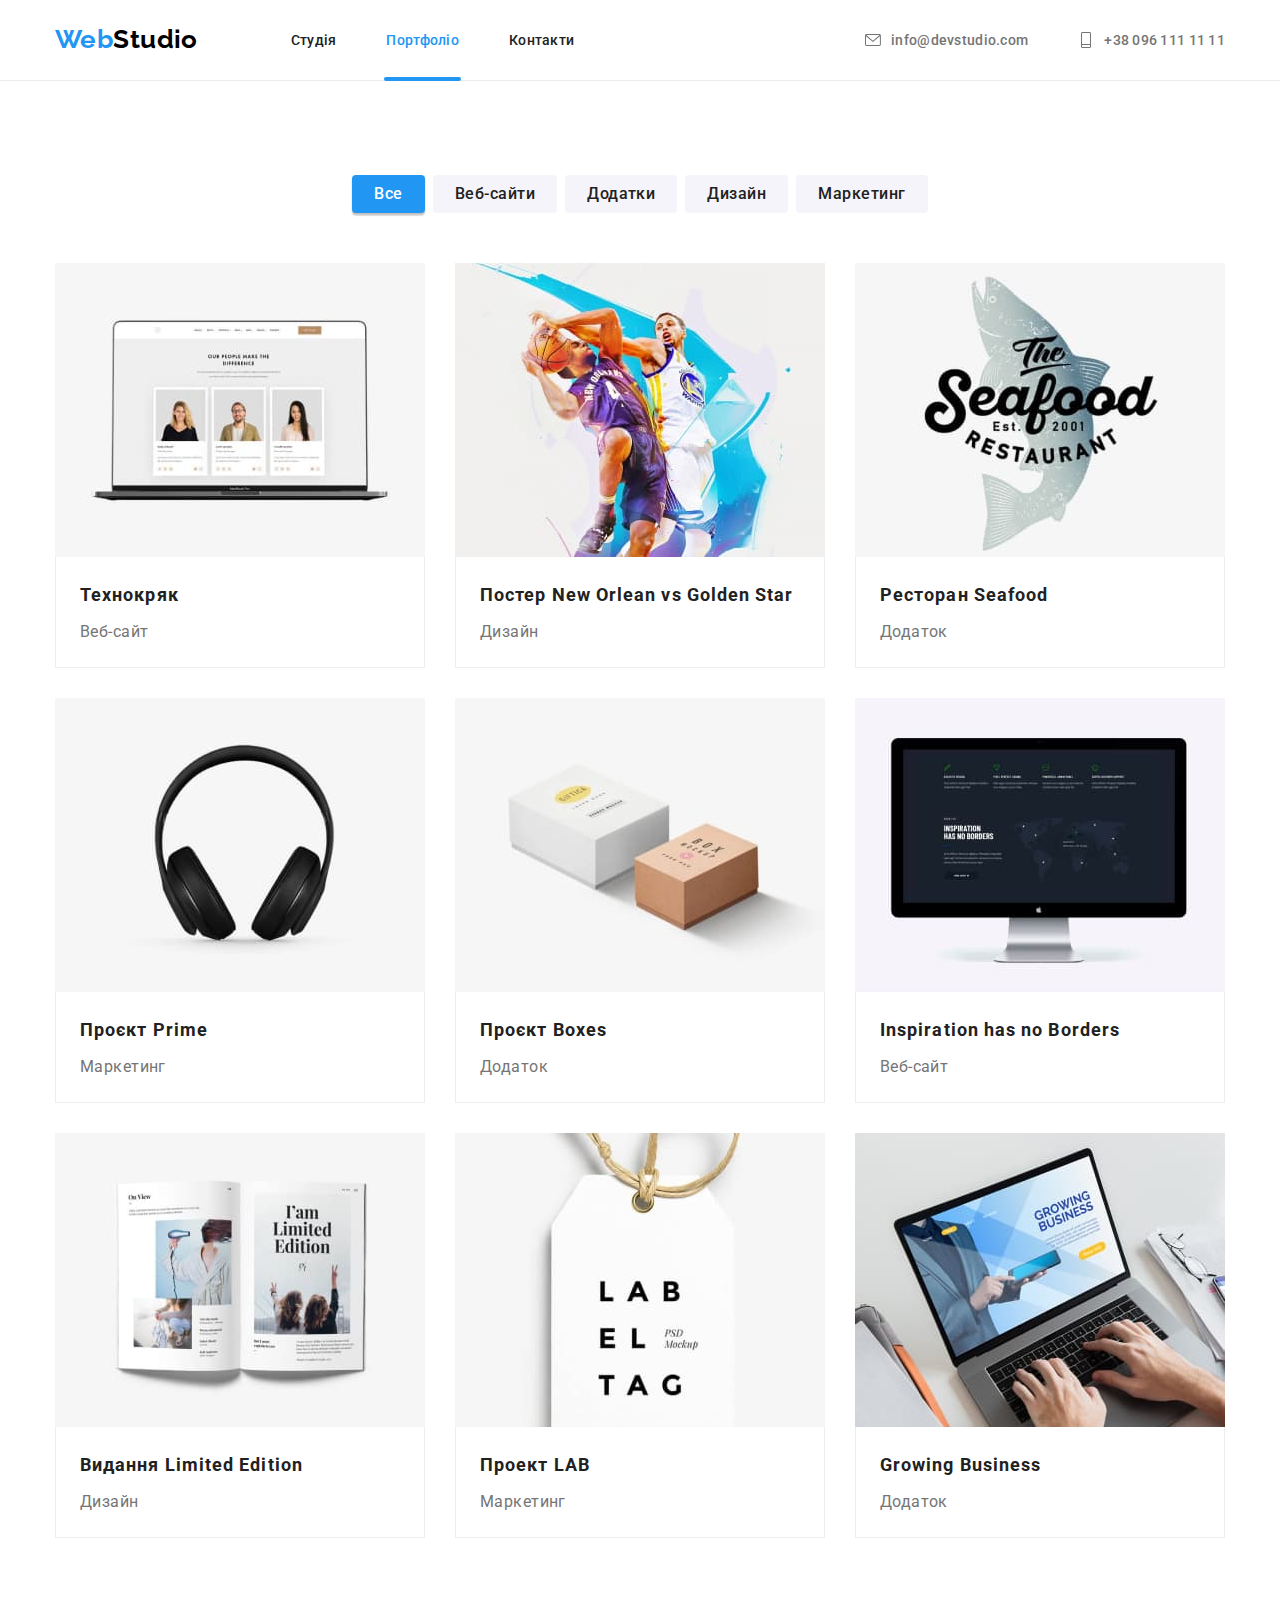
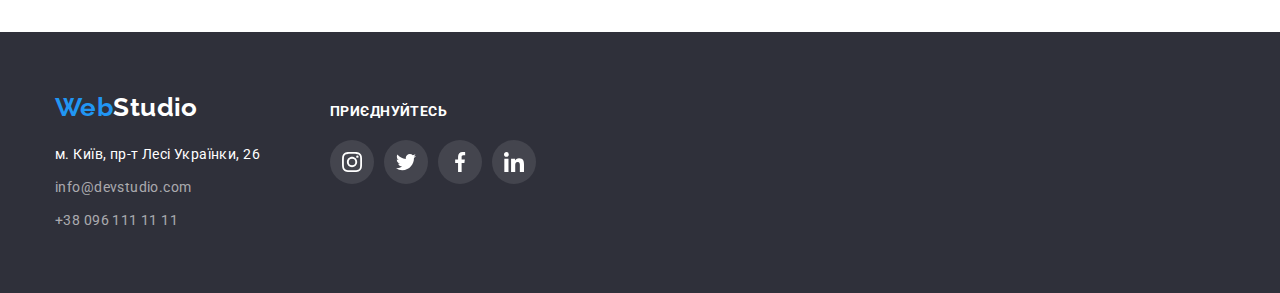
==== portfolio.html @ daee153c "Initial commit" ====
<!DOCTYPE html>

<html lang="uk">
	<head>
		<meta charset="UTF-8" />
		<meta http-equiv="X-UA-Compatible" content="IE=edge" />
		<meta name="viewport" content="width=device-width, initial-scale=1.0" />
		<title>Студія</title>
		<link rel="preconnect" href="https://fonts.googleapis.com" />
		<link rel="preconnect" href="https://fonts.gstatic.com" crossorigin />
		<link
			href="https://fonts.googleapis.com/css2?family=Montserrat:wght@400;700&family=Raleway:wght@700&family=Roboto:wght@400;500;700;900&display=swap"
			rel="stylesheet"
		/>
		<link
			rel="stylesheet"
			href="https://cdnjs.cloudflare.com/ajax/libs/modern-normalize/1.1.0/modern-normalize.min.css"
		/>
		<link rel="stylesheet" href="./css/styles.css" />
	</head>

	<body>
		<!-- ---------ШАПКА САЙТУ--------- -->
		<header class="header">
			<div class="container-header container">
				<nav class="header-nav">
					<a href="./index.html" lang="en" class="logo-link link">
						<span class="logo-web">Web</span><span class="logo-studio">Studio</span>
					</a>
					<!-- Навігація по сайту -->
					<ul class="header-nav-list list">
						<li class="nav-list-item">
							<a href="./index.html" class="nav-link link">Студія</a>
						</li>
						<li class="nav-list-item">
							<a href="" class="nav-link link current">Портфоліо</a>
						</li>
						<li class="nav-list-item">
							<a href="" class="nav-link link">Контакти</a>
						</li>
					</ul>
				</nav>
				<!-- ---------КОНТАКТИ--------- -->

				<ul class="contacts-list list">
					<li class="contacts-list-item">
						<a href="mailto:info@devstudio.com" class="contacts-list-item-mail link">
							<svg class="mail-icon icon" width="16" height="12">
								<use href="./images/symbol-defs-new.svg#icon-envelope"></use>
							</svg>
							info@devstudio.com
						</a>
					</li>

					<li class="contacts-list-item">
						<a href="tel:+380961111111" class="contacts-list-item-tel link">
							<svg class="phone-icon icon" width="10" height="16">
								<use href="./images/symbol-defs-new.svg#icon-Mobile"></use></svg
							>+38 096 111 11 11
						</a>
					</li>
				</ul>
			</div>
		</header>

		<main class="main">
			<section class="section-portfolio section">
				<!-- Прихований заголовок -->
				<h1 class="visually-hidden">Портфоліо</h1>
				<!-- Фільтр - список кнопок -->
				<div class="container">
					<ul class="portfolio-buttons-list list">
						<li class="buttons-list-item"><button type="button" class="portfolio-list-btn btn primary">Все</button></li>

						<li class="buttons-list-item">
							<button type="button" class="portfolio-list-btn btn socondary">Веб-сайти</button>
						</li>

						<li class="buttons-list-item">
							<button type="button" class="portfolio-list-btn btn socondary">Додатки</button>
						</li>

						<li class="buttons-list-item">
							<button type="button" class="portfolio-list-btn btn socondary">Дизайн</button>
						</li>

						<li class="buttons-list-item">
							<button type="button" class="portfolio-list-btn btn socondary">Маркетинг</button>
						</li>
					</ul>

					<!-- Список посилань на проекти -->
					<ul class="portfolio-project-list list">
						<li class="project-list-item">
							<a href="" class="project-list-link link">
								<div class="project-list-item-description">
									<img
										src="./images/technokryak-1.jpg"
										alt="Розроблений веб-сайт показаний на ноутбуці"
										width="370"
										height="294"
									/>
									<p class="project-list-item-description-text-hidden">
										Ресурс пропонує комплексні пропозиції з різним рівнем функціоналу та сервісів. Все це дозволить
										відвідувачу отримати вичерпні відомості про компанію чи приватну особу.
									</p>
								</div>

								<div class="card-portfolio">
									<h2 class="project-list-title title">Технокряк</h2>
									<p class="project-list-text text">Веб-сайт</p>
								</div>
							</a>
						</li>
						<li class="project-list-item">
							<a href="" class="project-list-link link">
								<div class="project-list-item-description">
									<img src="./images/poster-new-orlean-1.jpg" alt="Постер з баскетболістами" width="370" height="294" />
									<p class="project-list-item-description-text-hidden">
										Ресурс пропонує комплексні пропозиції з різним рівнем функціоналу та сервісів. Все це дозволить
										відвідувачу отримати вичерпні відомості про компанію чи приватну особу.
									</p>
								</div>

								<div class="card-portfolio">
									<h2 class="project-list-title title">Постер New Orlean vs Golden Star</h2>
									<p class="project-list-text text">Дизайн</p>
								</div>
							</a>
						</li>
						<li class="project-list-item">
							<a href="" class="project-list-link link">
								<div class="project-list-item-description">
									<img src="./images/restoran-seafood-1.jpg" alt="Логотип ресторану" width="370" height="294" />
									<p class="project-list-item-description-text-hidden">
										Ресурс пропонує комплексні пропозиції з різним рівнем функціоналу та сервісів. Все це дозволить
										відвідувачу отримати вичерпні відомості про компанію чи приватну особу.
									</p>
								</div>

								<div class="card-portfolio">
									<h2 class="project-list-title title">Ресторан Seafood</h2>
									<p class="project-list-text text">Додаток</p>
								</div>
							</a>
						</li>
						<li class="project-list-item">
							<a href="" class="project-list-link link">
								<div class="project-list-item-description">
									<img src="./images/project-prime-1.jpg" alt="Навушники" width="370" height="294" />
									<p class="project-list-item-description-text-hidden">
										Ресурс пропонує комплексні пропозиції з різним рівнем функціоналу та сервісів. Все це дозволить
										відвідувачу отримати вичерпні відомості про компанію чи приватну особу.
									</p>
								</div>

								<div class="card-portfolio">
									<h2 class="project-list-title title">Проєкт Prime</h2>
									<p class="project-list-text text">Маркетинг</p>
								</div>
							</a>
						</li>
						<li class="project-list-item">
							<a href="" class="project-list-link link">
								<div class="project-list-item-description">
									<img src="./images/project-boxes-1.jpg" alt="Дві коробки" width="370" height="294" />
									<p class="project-list-item-description-text-hidden">
										Ресурс пропонує комплексні пропозиції з різним рівнем функціоналу та сервісів. Все це дозволить
										відвідувачу отримати вичерпні відомості про компанію чи приватну особу.
									</p>
								</div>

								<div class="card-portfolio">
									<h2 class="project-list-title title">Проєкт Boxes</h2>
									<p class="project-list-text text">Додаток</p>
								</div></a
							>
						</li>
						<li class="project-list-item">
							<a href="" class="project-list-link link">
								<div class="project-list-item-description">
									<img
										src="./images/inspiration-monitor-1.jpg"
										alt="Мапа світу показана на моніторі"
										width="370"
										height="294"
									/>
									<p class="project-list-item-description-text-hidden">
										Ресурс пропонує комплексні пропозиції з різним рівнем функціоналу та сервісів. Все це дозволить
										відвідувачу отримати вичерпні відомості про компанію чи приватну особу.
									</p>
								</div>

								<div class="card-portfolio">
									<h2 class="project-list-title title">Inspiration has no Borders</h2>
									<p class="project-list-text text">Веб-сайт</p>
								</div>
							</a>
						</li>
						<li class="project-list-item">
							<a href="" class="project-list-link link">
								<div class="project-list-item-description">
									<img src="./images/limited-edition-1.jpg" alt="Відкрита книжка" width="370" height="294" />
									<p class="project-list-item-description-text-hidden">
										Ресурс пропонує комплексні пропозиції з різним рівнем функціоналу та сервісів. Все це дозволить
										відвідувачу отримати вичерпні відомості про компанію чи приватну особу.
									</p>
								</div>

								<div class="card-portfolio">
									<h2 class="project-list-title title">Видання Limited Edition</h2>
									<p class="project-list-text text">Дизайн</p>
								</div>
							</a>
						</li>
						<li class="project-list-item">
							<a href="" class="project-list-link link">
								<div class="project-list-item-description">
									<img src="./images/project-lab-1.jpg" alt="Бірка товару" width="370" height="294" />
									<p class="project-list-item-description-text-hidden">
										Ресурс пропонує комплексні пропозиції з різним рівнем функціоналу та сервісів. Все це дозволить
										відвідувачу отримати вичерпні відомості про компанію чи приватну особу.
									</p>
								</div>

								<div class="card-portfolio">
									<h2 class="project-list-title title">Проект LAB</h2>
									<p class="project-list-text text">Маркетинг</p>
								</div>
							</a>
						</li>
						<li class="project-list-item">
							<a href="" class="project-list-link link">
								<div class="project-list-item-description">
									<img
										src="./images/growimg-business-1.jpg"
										alt="Людина працює за ноутбуком"
										width="370"
										height="294"
									/>
									<p class="project-list-item-description-text-hidden">
										Ресурс пропонує комплексні пропозиції з різним рівнем функціоналу та сервісів. Все це дозволить
										відвідувачу отримати вичерпні відомості про компанію чи приватну особу.
									</p>
								</div>

								<div class="card-portfolio">
									<h2 class="project-list-title title">Growing Business</h2>
									<p class="project-list-text text">Додаток</p>
								</div>
							</a>
						</li>
					</ul>
				</div>
			</section>
		</main>

		<!-- Футер -->
		<footer class="footer">
			<div class="footer-container container">
				<div class="footer-adress-container">
					<a href="./index.html" lang="en" class="logo-link link">
						<span class="logo-web">Web</span><span class="logo-studio">Studio</span>
					</a>

					<address class="adress">
						<ul class="adress-list list">
							<li class="adress-list-item">
								<a
									href="https://goo.gl/maps/tMdfLY8MztBDmofm9"
									target="_blank"
									rel="noopener nofollow noreferrer"
									class="adress-link link"
									>м. Київ, пр-т Лесі Українки, 26
								</a>
							</li>

							<li class="adress-list-item">
								<a href="mailto:info@devstudio.com" lang="en" class="contacts-list-item-mail link"
									>info@devstudio.com</a
								>
							</li>

							<li class="adress-list-item">
								<a href="tel:+380961111111" class="contacts-list-item-tel link">+38 096 111 11 11</a>
							</li>
						</ul>
					</address>
				</div>

				<div class="footer-soc-links-box">
					<p class="pre-footer-soc-links">приєднуйтесь</p>
					<ul class="footer-soc-link-list list">
						<li class="footer-soc-link-item">
							<a href="#" target="_blank" rel="noopener nofollow noreferrer" class="footer-soc-link link"
								><svg class="footer-inst-link-icon icon" width="20" height="20">
									<use href="./images/symbol-defs-new.svg#icon-Insta"></use></svg
							></a>
						</li>
						<li class="footer-soc-link-item">
							<a href="#" target="_blank" rel="noopener nofollow noreferrer" class="footer-soc-link link"
								><svg class="footer-twit-link-icon icon" width="20" height="20">
									<use href="./images/symbol-defs-new.svg#icon-Twit"></use></svg
							></a>
						</li>
						<li class="footer-soc-link-item">
							<a href="#" target="_blank" rel="noopener nofollow noreferrer" class="footer-soc-link link"
								><svg class="footer-fb-link-icon icon" width="20" height="20">
									<use href="./images/symbol-defs-new.svg#icon-FaceB"></use></svg
							></a>
						</li>
						<li class="footer-soc-link-item">
							<a href="#" target="_blank" rel="noopener nofollow noreferrer" class="footer-soc-link link"
								><svg class="footer-in-link-icon icon" width="20" height="20">
									<use href="./images/symbol-defs-new.svg#icon-LinkIn"></use></svg
							></a>
						</li>
					</ul>
				</div>
			</div>
		</footer>
	</body>
</html>
---- css/styles.css ----
/* Main background color #F5F5F5 */
/* Main text color #757575 */
/* Secondary background color #F5F4FA */
/* Backgroung-footer and hero #2F303A */
/* logo, buttoms hover and focus #2196F3 */
/* Hero main text,
   text of hover and focus buttoms and anchors,
   footer main text #FFFFFF */
/* Second text color  rgba(255, 255, 255, 0.6) */
/* Section titles color #212121 */
/* #EEEEEE */
/* Logo color  #000000*/
/* #ECECEC */

/* Шрифти */
/* Raleway 700*/
/* Roboto 400*/
/* Roboto 500*/
/* Roboto 700*/
/* Roboto 900*/

:root {
	--primary-text-color: #757575;
	--title-text-color: #212121;
	--accent-color: #2196f3;
	--accent-button-color: #ffffff;
	--second-text-color: rgba(255, 255, 255, 0.6);
	--secondary-background-color: #f5f4fa;
	--third-text-color: #ffffff;
	--third-background-color: #2f303a;
	--main-background-color: #ffffff;
	--header-border-line-color: #ececec;
	--cards-border-color: #eeeeee;
	--hero-background-color: #c4c4c4;
	--company-list-color: #afb1b8;
	--company-list-color-border: #afb1b8;
	--team-soc-link-color: #afb1b8;

	/* --container-outline: 1px solid red; */
}

/* Основні стилі */
body {
	background-color: var(--main-background-color);
	color: var(--primary-text-color);
	font-family: Roboto, sans-serif;
	letter-spacing: 0.03em;
	font-size: 14px;
}

.container {
	margin-left: auto;
	margin-right: auto;
	padding-left: 15px;
	padding-right: 15px;

	width: 1200px;
}

.section {
	padding-top: 94px;
	padding-bottom: 94px;
}

h1,
h2,
h3,
h4,
h5,
h6,
ul,
p {
	margin: 0;
}

img {
	display: block;
	max-width: 100%;
	height: auto;
}

/* Прибираємо крапки зі списків */
/* Обнуляємо padding and margin списків */
.list {
	padding: 0;
	margin: 0;

	list-style: none;
}

address {
	font-style: normal;
}

button {
	display: block;
	margin: 0 auto;
	cursor: pointer;
	border: none;
	border-radius: 4px;
}

/* Прибираємо підкреслення у посилань */
.link {
	text-decoration: none;
}

.icon {
	fill: currentColor;
}

/* Хедер */

.container-header {
	display: flex;
	align-items: center;
}

.header-nav {
	display: flex;
	align-items: center;
}

.contacts-list {
	display: flex;
	margin-left: auto;
}

.header-nav-list {
	display: flex;
	align-items: center;
}

.header {
	border-bottom: 1px solid var(--header-border-line-color);
}

/* Логотип */

.logo-web,
.logo-studio {
	font-family: "Raleway", sans-serif;
	font-weight: 700;
	font-size: 26px;
	line-height: 1.2;
}

.logo-web {
	color: var(--accent-color);
}
.logo-studio {
	color: #000000;
}

/* Site-nav */
.nav-link {
	display: block;
	padding-top: 32px;
	padding-bottom: 32px;
	font-weight: 500;
	letter-spacing: 0.02em;

	color: var(--title-text-color);

	transition-property: color;
	transition-duration: 250ms;
	transition-timing-function: cubic-bezier(0.4, 0, 0.2, 1);
}

.nav-link.current {
	color: var(--accent-color);
}

.nav-link:hover,
.nav-link:focus {
	color: var(--accent-color);
}

.contacts-list .link:hover,
.contacts-list .link:focus {
	color: var(--accent-color);
}

/* Контакти */
.contacts-list-item .link {
	display: flex;
	align-items: center;
	padding-top: 32px;
	padding-bottom: 32px;
	font-weight: 500;
	letter-spacing: 0.02em;

	color: currentColor;

	transition-property: color;
	transition-duration: 250ms;
	transition-timing-function: cubic-bezier(0.4, 0, 0.2, 1);
}

.header-nav .logo-link {
	margin-right: 93px;
	padding-top: 24px;
	padding-bottom: 25px;
}

.header-nav-list .nav-list-item + .nav-list-item {
	margin-left: 50px;
}

.logo-link {
	display: block;
}

.contacts-list .contacts-list-item + .contacts-list-item {
	margin-left: 50px;
}

.contacts-list-item .icon {
	width: 16px;
	margin-right: 10px;
}

.nav-list-item {
	position: relative;
}

.nav-list-item .current::after {
	position: absolute;
	bottom: -1px;
	left: -2px;
	content: "";
	display: block;
	width: calc(100% + 4px);
	height: 4px;

	background-color: var(--accent-color);
	border-radius: 2px;
}

/* Заголовки секцій і списків */

/* ---------ГЕРОЙ--------- */

.section-hero-title,
.footer .logo-studio {
	color: var(--third-text-color);
}

.section-hero-title {
	font-weight: 900;
	font-size: 44px;
	line-height: 1.36;
	text-align: center;
	letter-spacing: 0.06em;
	text-transform: uppercase;

	max-width: 696px;

	margin-left: auto;
	margin-right: auto;
	margin-bottom: 30px;
}

.section-hero-btn {
	display: block;

	padding: 10px 32px;

	color: var(--accent-button-color);
	font-family: inherit;
	font-weight: 700;
	font-size: 16px;
	line-height: 1.88;
	align-items: center;
	text-align: center;
	letter-spacing: 0.06em;
	background-color: var(--accent-color);

	box-shadow: 0px 4px 4px rgba(0, 0, 0, 0.15);
}

.overlay {
	max-width: 1600px;
	height: 600px;

	margin-left: auto;
	margin-right: auto;

	padding-top: 200px;
	padding-bottom: 200px;

	background-image: linear-gradient(to right, rgba(47, 48, 58, 0.4), rgba(47, 48, 58, 0.4)),
		url(../images/Hero-image_new.jpg);

	background-color: var(--hero-background-color);
	background-size: cover;
	background-position: center;
	background-repeat: no-repeat;
}
/* ---------ОСОБЛИВОСТІ РОБОТИ--------- */

.features-list-box-icon {
	display: flex;

	width: 270px;
	height: 120px;
	margin: auto;

	background-color: #f5f4fa;
	border-radius: 4px;

	justify-content: center;
	align-items: center;

	margin-bottom: 30px;
}

.section-features {
	padding-bottom: 0;
}

.features-list-title {
	margin-bottom: 10px;

	color: var(--title-text-color);
	font-weight: 700;
	font-size: inherit;
	line-height: 1.14;
	text-transform: uppercase;
}

.features-list-text {
	margin: 0;

	font-size: inherit;
	line-height: 1.71;
}

.features-list {
	display: flex;
}

.features-list-item {
	width: 270px;
}

.features-list .features-list-item + .features-list-item {
	margin-left: 30px;
}

/* ---------ЧИМ МИ ЗАЙМАЄМОСЬ--------- */

.section-about-title,
.section-team-title,
.section-clients-title {
	margin-bottom: 50px;

	color: var(--title-text-color);
	font-weight: 700;
	font-size: 36px;
	line-height: 1.16;
	text-align: center;
}

.section-about-list {
	margin: 0;
	padding: 0;
	display: flex;
	justify-content: space-between;
}

.about-list-item {
	position: relative;
}

.about-list-text {
	position: absolute;

	display: flex;

	justify-content: center;
	align-items: center;

	left: 0;
	bottom: 0;

	width: 100%;
	height: 70px;

	font-weight: 700;
	line-height: 1.14;
	text-transform: uppercase;

	color: var(--third-text-color);
	background-color: rgba(47, 48, 58, 0.8);
}
/* ---------НАША КОМАНДА--------- */

.team-item-title {
	color: var(--title-text-color);
	font-weight: 500;
	font-size: 16px;
	line-height: 1.19;
	text-align: center;
}

.team-item-text {
	font-size: 16px;
	line-height: 1.19;
	text-align: center;
	margin-bottom: 16px;
}

.section-team {
	background-color: var(--secondary-background-color);
}

.team-list {
	display: flex;
}

.team-item {
	width: 270px;
	background-color: #ffffff;
	box-shadow: 0px 1px 3px rgba(0, 0, 0, 0.12), 0px 1px 1px rgba(0, 0, 0, 0.14), 0px 2px 1px rgba(0, 0, 0, 0.2);
	border-radius: 0px 0px 4px 4px;
}

.team-item:not(:last-child) {
	margin-right: 30px;
}

.team-item-title {
	margin-bottom: 10px;
}

.team-item {
	flex-basis: calc((100% - 30px * 3) / 4);
}

.card-team {
	padding: 30px 0;
}

.team-soc-link-list,
.footer-soc-link-list {
	display: flex;
	justify-content: center;
}

.team-soc-link-item,
.footer-soc-link-item {
	width: 44px;
	height: 44px;
}

.team-soc-link-item .link {
	display: flex;
	justify-content: center;
	align-items: center;

	width: 100%;
	height: 100%;

	color: var(--team-soc-link-color);
	border-radius: 50%;

	transition-property: color, background-color;
	transition-duration: 250ms;
	transition-timing-function: cubic-bezier(0.4, 0, 0.2, 1);
}

.team-soc-link:hover,
.team-soc-link:focus {
	background-color: var(--accent-color);
	color: #ffffff;
}

.team-soc-link-item + .team-soc-link-item,
.footer-soc-link-item + .footer-soc-link-item {
	margin-left: 10px;
}
/* -----------------ПОСТІЙНІ КЛІЄНТИ----------------- */
.clients-list {
	display: flex;
	gap: 30px;
}

.clients-list-item {
	width: 170px;
	height: 92px;
}

.clients-list-link {
	display: flex;
	width: 100%;
	height: 100%;

	color: var(--company-list-color);
	border: 1px solid var(--company-list-color-border);
	border-radius: 4px;

	justify-content: center;
	align-items: center;

	transition-property: color, border;
	transition-duration: 250ms;
	transition-timing-function: cubic-bezier(0.4, 0, 0.2, 1);
}

.clients-list-link:hover,
.clients-list-link:focus {
	color: var(--accent-color);
	border: 1px solid var(--accent-color);
}

/* -----------------ФУТЕР----------------- */

.footer-adress-container {
	margin-right: 70px;
}

.footer-container {
	display: flex;
	align-items: baseline;
}

.adress {
	max-width: 231px;
}
.adress-list .link {
	color: var(--second-text-color);
	font-size: inherit;
	line-height: 1.71;
}

.adress-list .adress-link {
	color: var(--third-text-color);
}

.adress-list .link {
	transition-property: color;
	transition-duration: 250ms;
	transition-timing-function: cubic-bezier(0.4, 0, 0.2, 1);
}

.adress-list .link:hover,
.adress-list .link:focus {
	color: var(--accent-color);
}

.footer {
	padding-top: 60px;
	padding-bottom: 60px;
	background-color: var(--third-background-color);
}

.footer .logo-link {
	margin-bottom: 20px;
}

.adress-list-item:not(:last-child) {
	margin-bottom: 9px;
}

.pre-footer-soc-links {
	margin-bottom: 20px;

	font-style: normal;
	font-weight: 700;
	font-size: 14px;
	line-height: 1.14;
	text-transform: uppercase;

	color: #ffffff;
}

.footer-soc-link-item .link {
	display: flex;
	justify-content: center;
	align-items: center;

	width: 100%;
	height: 100%;

	color: #ffffff;

	background-color: rgba(255, 255, 255, 0.1);
	border-radius: 50%;

	transition-property: background-color;
	transition-duration: 250ms;
	transition-timing-function: cubic-bezier(0.4, 0, 0.2, 1);
}

.footer-soc-link:hover,
.footer-soc-link:focus {
	background-color: #2196f3;
}

/* ПОРТФОЛІО */

/* Хедер і футер стилі задані раніше. Такі самі як на говлній сторінці */

/* Головна секція - портфоліо */

/* --------- BUTTONS ---------*/

.portfolio-list-btn {
	padding: 6px 22px;

	font-weight: 500;
	font-size: 16px;
	line-height: 1.62;
	text-align: center;

	letter-spacing: 0.03em;
	color: var(--title-text-color);
	background-color: var(--secondary-background-color);
	font-family: inherit;
}

.portfolio-list-btn.primary {
	color: var(--accent-button-color);
	background-color: var(--accent-color);
	box-shadow: 0px 3px 1px rgba(0, 0, 0, 0.1), 0px 1px 2px rgba(0, 0, 0, 0.08), 0px 2px 2px rgba(0, 0, 0, 0.12);
}

.portfolio-list-btn.socondary {
	transition-property: color, background-color, box-shadow;
	transition-duration: 250ms;
	transition-timing-function: cubic-bezier(0.4, 0, 0.2, 1);
}

.portfolio-list-btn:hover,
.portfolio-list-btn:focus {
	color: var(--accent-button-color);
	background-color: var(--accent-color);
	box-shadow: 0px 3px 1px rgba(0, 0, 0, 0.1), 0px 1px 2px rgba(0, 0, 0, 0.08), 0px 2px 2px rgba(0, 0, 0, 0.12);
}

.portfolio-buttons-list {
	display: flex;

	justify-content: center;

	margin-bottom: 50px;
}

.buttons-list-item:not(:last-child) {
	margin-right: 8px;
}

/* Посилання на проєкти */
.portfolio-project-list {
	display: flex;
	flex-wrap: wrap;
}

.card-portfolio {
	padding: 20px 24px;
	border: 1px solid var(--cards-border-color);
	border-top: none;
}

.project-list-title {
	margin-bottom: 4px;

	color: var(--title-text-color);
	font-weight: 700;
	font-size: 18px;
	line-height: 2;
	letter-spacing: 0.06em;
}

.project-list-text {
	color: var(--primary-text-color);
	font-size: 16px;
	line-height: 1.88;
}

.project-list-item {
	width: calc((100% - 60px) / 3);
	margin-right: 30px;

	background-color: #ffffff;
}

.project-list-item:nth-child(3n) {
	margin-right: 0;
}

.project-list-item:not(:nth-last-child(-n + 3)) {
	margin-bottom: 30px;
}

.project-list-link {
	display: block;
	transition-property: box-shadow;
	transition-duration: 250ms;
	transition-timing-function: cubic-bezier(0.4, 0, 0.2, 1);
}

.project-list-link:hover,
.project-list-link:focus {
	box-shadow: 0px 1px 1px rgba(0, 0, 0, 0.12), 0px 4px 4px rgba(0, 0, 0, 0.06), 1px 4px 6px rgba(0, 0, 0, 0.16);
}

.project-list-item-description {
	position: relative;

	overflow: hidden;
}

.project-list-item-description-text-hidden {
	position: absolute;

	display: flex;

	bottom: 0;
	left: 0;

	width: 100%;
	height: 100%;

	padding-left: 24px;
	padding-right: 24px;

	align-items: center;

	font-size: 18px;
	line-height: 1.56;
	letter-spacing: 0.03em;

	color: var(--third-text-color);

	background-color: rgba(33, 150, 243, 0.9);

	transform: translateY(100%);

	transition: transform 250ms cubic-bezier(0.4, 0, 0.2, 1);
}

.project-list-link:hover .project-list-item-description-text-hidden,
.project-list-link:focus .project-list-item-description-text-hidden {
	transform: translateY(0);
}

.visually-hidden {
	position: absolute;
	width: 1px;
	height: 1px;
	margin: -1px;
	border: 0;
	padding: 0;

	white-space: nowrap;
	clip-path: inset(100%);
	clip: rect(0 0 0 0);
	overflow: hidden;
}

/* -----------------МОДАЛЬНЕ ВІКНО----------------- */

.backdrop {
	position: fixed;
	top: 0;
	left: 0;

	width: 100%;
	height: 100%;

	background-color: rgba(0, 0, 0, 0.2);
	opacity: 1;

	transition: opacity 250ms cubic-bezier(0.4, 0, 0.2, 1), visibility 250ms cubic-bezier(0.4, 0, 0.2, 1);
}

.backdrop.is-hidden {
	opacity: 0;
	pointer-events: none;
	visibility: hidden;
}

.backdrop.is-hidden .modal {
	transform: translate(-50%, -50%) scale(1.3);
}

.modal {
	position: absolute;
	transform: translate(-50%, -50%) scale(1);

	top: 50%;
	left: 50%;
	width: 528px;
	height: 581px;

	background-color: var(--main-background-color);
	box-shadow: 0px 1px 3px rgba(0, 0, 0, 0.12), 0px 1px 1px rgba(0, 0, 0, 0.14), 0px 2px 1px rgba(0, 0, 0, 0.2);
	border-radius: 4px;

	transition: transform 250ms cubic-bezier(0.4, 0, 0.2, 1);
}

.modal-btn {
	position: absolute;
	top: 8px;
	right: 8px;

	width: 30px;
	height: 30px;
	border: 1px solid rgba(0, 0, 0, 0.1);
	border-radius: 50%;

	background-color: var(--main-background-color);
}

.modal-btn::before {
	position: absolute;
	content: "";

	top: 50%;
	left: 50%;

	transform: translate(-50%, -50%);

	background-image: url(../images/close-1.svg);
	width: 18px;
	height: 18px;
	background-size: contain;
	background-repeat: no-repeat;
}
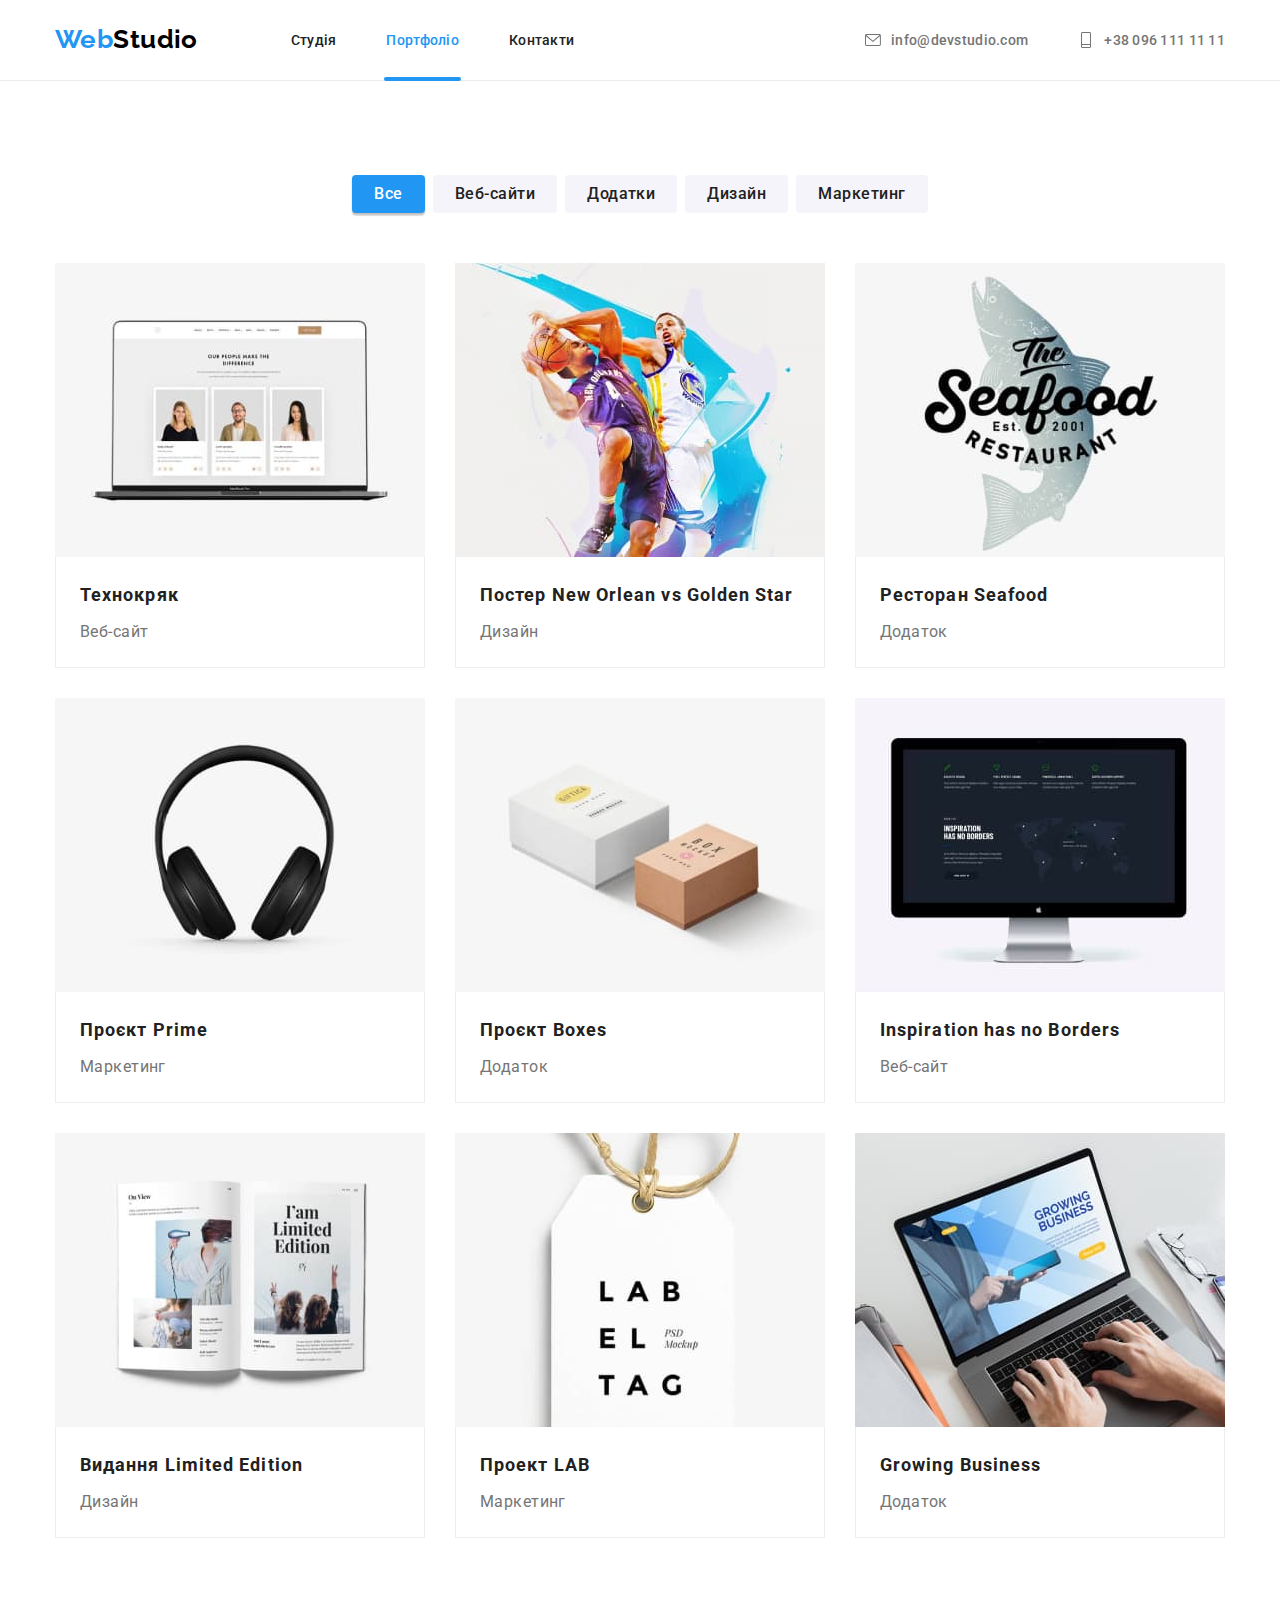
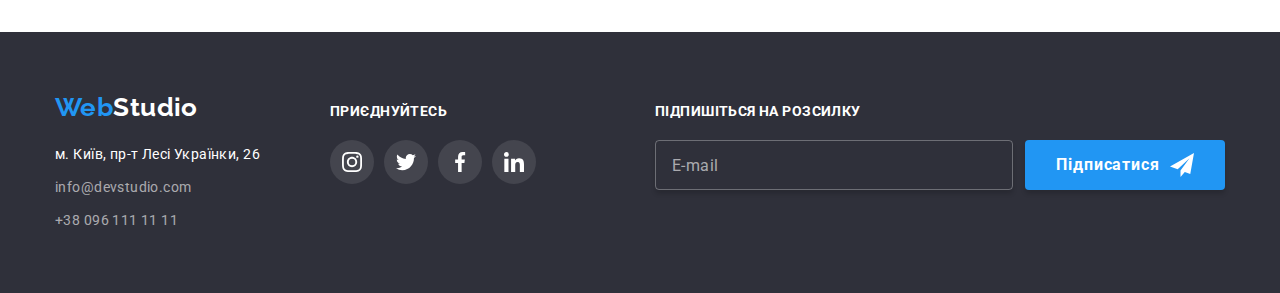
==== commit 00c05a25: "Finish_13-08-2022" ====
--- a/portfolio.html
+++ b/portfolio.html
@@ -317,6 +317,22 @@
 						</li>
 					</ul>
 				</div>
+
+				<!-------------------ПІДПИС НА РОЗCИЛКУ----------------  -->
+
+				<div class="footer-subscr-box">
+					<p class="footer-subscr-text">Підпишіться на розсилку</p>
+					<form class="footer-form form">
+						<input type="email" class="form-subscr-input" name="mail" placeholder="E-mail" required />
+
+						<button type="submit" class="submit-btn btn">
+							Підписатися
+							<svg class="send-icon icon" width="24" height="24">
+								<use href="./images/symbol-defs-new.svg#icon-icon-send-1"></use>
+							</svg>
+						</button>
+					</form>
+				</div>
 			</div>
 		</footer>
 	</body>
--- a/css/styles.css
+++ b/css/styles.css
@@ -563,16 +563,15 @@
 	margin-bottom: 9px;
 }
 
-.pre-footer-soc-links {
+.pre-footer-soc-links,
+.footer-subscr-text {
 	margin-bottom: 20px;
 
-	font-style: normal;
 	font-weight: 700;
-	font-size: 14px;
 	line-height: 1.14;
 	text-transform: uppercase;
 
-	color: #ffffff;
+	color: var(--third-text-color);
 }
 
 .footer-soc-link-item .link {
@@ -583,7 +582,7 @@
 	width: 100%;
 	height: 100%;
 
-	color: #ffffff;
+	color: var(--third-text-color);
 
 	background-color: rgba(255, 255, 255, 0.1);
 	border-radius: 50%;
@@ -596,6 +595,80 @@
 .footer-soc-link:hover,
 .footer-soc-link:focus {
 	background-color: #2196f3;
+}
+
+/* -------------------ПІДПИС НА РОЗCИЛКУ---------------- */
+
+.submit-btn {
+	display: flex;
+	min-width: 200px;
+	align-items: center;
+	justify-content: center;
+	padding: 10px 28px;
+	margin-left: 12px;
+
+	font-weight: 700;
+	font-size: 16px;
+	line-height: 1.88;
+	letter-spacing: 0.06em;
+
+	color: var(--accent-button-color);
+
+	background-color: var(--accent-color);
+	box-shadow: 0px 4px 4px rgba(0, 0, 0, 0.15);
+}
+
+.send-icon {
+	margin-left: 10px;
+}
+
+.footer-subscr-box {
+	margin-left: auto;
+}
+
+.footer-form {
+	position: relative;
+	display: flex;
+}
+
+.form-subscr {
+	position: relative;
+}
+
+.form-subscr-input {
+	width: 358px;
+	height: 50px;
+	padding-left: 16px;
+
+	font-size: 16px;
+	line-height: 1.25;
+	letter-spacing: 0.03em;
+
+	color: rgba(255, 255, 255, 0.6);
+	border: 1px solid rgba(255, 255, 255, 0.3);
+	box-shadow: 0px 4px 4px rgba(0, 0, 0, 0.15);
+	border-radius: 4px;
+
+	background-color: transparent;
+
+	transition-property: border-color;
+	transition-duration: 250ms;
+	transition-timing-function: cubic-bezier(0.4, 0, 0.2, 1);
+
+	cursor: pointer;
+}
+
+.form-subscr-input::placeholder {
+	font-size: 16px;
+	line-height: 1.25;
+	letter-spacing: 0.03em;
+
+	color: rgba(255, 255, 255, 0.6);
+}
+
+.form-subscr-input:hover,
+.form-subscr-input:focus {
+	border-color: var(--accent-color);
 }
 
 /* ПОРТФОЛІО */
@@ -795,6 +868,8 @@
 	width: 528px;
 	height: 581px;
 
+	padding: 40px;
+
 	background-color: var(--main-background-color);
 	box-shadow: 0px 1px 3px rgba(0, 0, 0, 0.12), 0px 1px 1px rgba(0, 0, 0, 0.14), 0px 2px 1px rgba(0, 0, 0, 0.2);
 	border-radius: 4px;
@@ -807,26 +882,192 @@
 	top: 8px;
 	right: 8px;
 
+	display: flex;
+
 	width: 30px;
 	height: 30px;
 	border: 1px solid rgba(0, 0, 0, 0.1);
 	border-radius: 50%;
 
+	justify-content: center;
+	align-items: center;
+
 	background-color: var(--main-background-color);
-}
-
-.modal-btn::before {
+
+	transition-property: color;
+	transition-duration: 250ms;
+	transition-timing-function: cubic-bezier(0.4, 0, 0.2, 1);
+}
+
+.modal-btn:hover,
+.modal-btn:focus {
+	color: var(--accent-color);
+}
+
+.modal-form-field {
+	display: flex;
+	flex-direction: column;
+
+	font-family: "Roboto";
+	font-style: normal;
+	font-weight: 400;
+	font-size: 12px;
+	line-height: 1.17;
+
+	letter-spacing: 0.01em;
+
+	color: #757575;
+}
+.modal-form-input {
+	width: 100%;
+	height: 40px;
+
+	padding: 11px 12px 11px 42px;
+
+	border: 1px solid rgba(33, 33, 33, 0.2);
+	border-radius: 4px;
+
+	background-color: transparent;
+
+	transition-property: border-color;
+	transition-duration: 250ms;
+	transition-timing-function: cubic-bezier(0.4, 0, 0.2, 1);
+
+	cursor: pointer;
+}
+
+.modal-form-field:nth-child(-n + 3) {
+	margin-bottom: 10px;
+	position: relative;
+}
+
+.modal-form-icon {
+	color: currentColor;
 	position: absolute;
-	content: "";
-
-	top: 50%;
-	left: 50%;
-
-	transform: translate(-50%, -50%);
-
-	background-image: url(../images/close-1.svg);
-	width: 18px;
-	height: 18px;
+	z-index: -1;
+	left: 12px;
+	bottom: 11px;
+
+	transition-property: color;
+	transition-duration: 250ms;
+	transition-timing-function: cubic-bezier(0.4, 0, 0.2, 1);
+}
+
+.modal-text {
+	text-align: center;
+	margin-bottom: 12px;
+
+	font-weight: 700;
+	font-size: 20px;
+	line-height: 1.15;
+	color: var(--title-text-color);
+}
+
+.modal-form-field label {
+	margin-bottom: 4px;
+}
+
+.modal-comment {
+	width: 100%;
+	height: 120px;
+
+	padding: 12px 16px;
+
+	font-size: 12px;
+	line-height: 1.17;
+	letter-spacing: 0.01em;
+
+	border: 1px solid rgba(33, 33, 33, 0.2);
+	border-radius: 4px;
+
+	resize: none;
+}
+
+.modal-form-field textarea::placeholder {
+	font-family: "Roboto";
+
+	font-size: 12px;
+	line-height: 1.17;
+	letter-spacing: 0.01em;
+
+	color: rgba(117, 117, 117, 0.5);
+}
+
+.modal-form-field .icon {
+	color: #212121;
+}
+
+.check-input {
+	position: absolute;
+}
+
+.modal-form-field.comment {
+	margin-bottom: 20px;
+}
+
+.check {
+	display: flex;
+
+	width: 425px;
+	margin-left: auto;
+	margin-right: auto;
+	margin-bottom: 30px;
+
+	align-items: center;
+
+	font-family: "Roboto";
+	font-style: normal;
+	font-weight: 400;
+	font-size: 14px;
+	line-height: 1.71;
+
+	letter-spacing: 0.03em;
+
+	color: #757575;
+}
+
+.check-box {
+	width: 16px;
+	height: 15px;
+
+	margin-right: 8px;
+
+	border: 2px solid #212121;
+	border-radius: 2px;
+
+	cursor: pointer;
+
+	transition-property: border;
+	transition-duration: 250ms;
+	transition-timing-function: cubic-bezier(0.4, 0, 0.2, 1);
+}
+
+/* Checked */
+.check-input:checked ~ .check-box {
+	background-image: url(../images/icon-check-1.svg);
 	background-size: contain;
 	background-repeat: no-repeat;
-}
+	background-color: var(--accent-color);
+	background-origin: border-box;
+	border: 2px solid var(--accent-color);
+}
+
+.modal-checkbox-link {
+	margin-left: 4px;
+	text-decoration-line: underline;
+	color: #2196f3;
+}
+
+.modal .submit-btn {
+	margin: 0 auto;
+}
+
+.modal-form-input:hover + .icon,
+.modal-form-input:focus + .icon {
+	color: var(--accent-color);
+}
+
+.modal-form-input:hover,
+.modal-form-input:focus {
+	border-color: var(--accent-color);
+}
